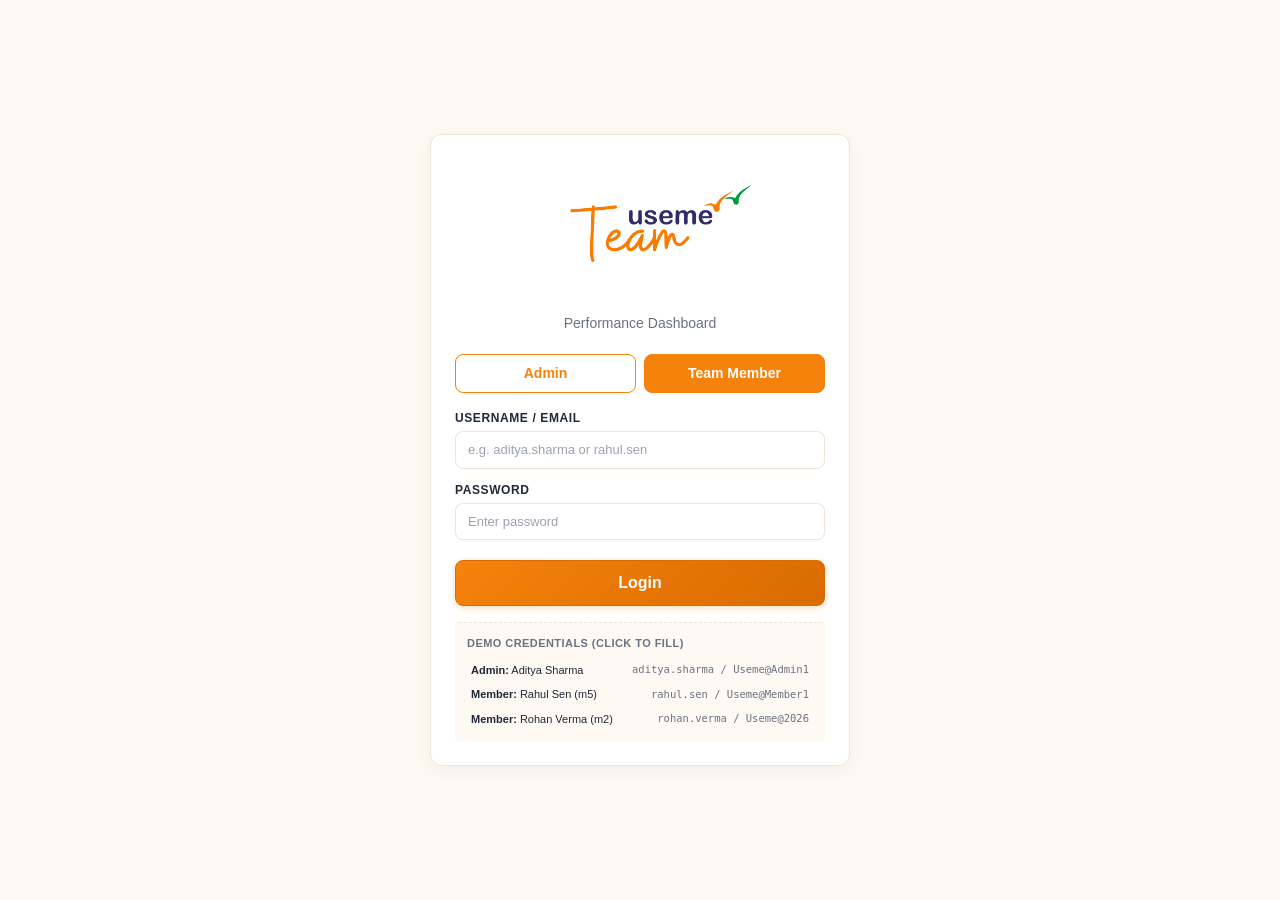
==== index.html @ 7cd98708 "Useme Team Performance Tracking Dashboard" ====
<!DOCTYPE html>
<html lang="en">
<head>
  <meta charset="UTF-8">
  <meta name="viewport" content="width=device-width, initial-scale=1.0">
  <title>Login - Useme Team</title>
  <link rel="stylesheet" href="css/variables.css">
  <link rel="stylesheet" href="css/base.css">
  <link rel="stylesheet" href="css/login.css">
</head>
<body class="login-page">
  <main class="login-card">
    <header class="login-header">
      <img src="assets/useme-team.png" alt="Useme Team" class="login-logo">
      <p class="login-subtitle">Performance Dashboard</p>
    </header>

    <div class="role-toggle-group" role="group" aria-label="Select User Role">
      <button type="button" class="role-toggle-btn" id="roleAdmin" aria-pressed="false">Admin</button>
      <button type="button" class="role-toggle-btn active" id="roleMember" aria-pressed="true">Team Member</button>
    </div>

    <form id="loginForm" novalidate>
      <div class="form-group">
        <label for="username" class="form-label">Username / Email</label>
        <input type="text" id="username" name="username" class="form-input" placeholder="e.g. aditya.sharma or rahul.sen" required autocomplete="username">
      </div>

      <div class="form-group">
        <label for="password" class="form-label">Password</label>
        <input type="password" id="password" name="password" class="form-input" placeholder="Enter password" required autocomplete="current-password">
      </div>

      <button type="submit" class="btn btn-primary btn-full" id="loginSubmitBtn">Login</button>
      
      <div id="loginError" class="login-error" role="alert" aria-live="polite"></div>
    </form>

    <!-- Demo Credentials Quick Reference -->
    <div class="demo-creds-box">
      <div class="demo-creds-title">Demo Credentials (Click to fill)</div>
      <ul class="demo-creds-list">
        <li class="demo-creds-item" data-role="admin" data-user="aditya.sharma" data-pass="Useme@Admin1">
          <span><strong>Admin:</strong> Aditya Sharma</span>
          <code>aditya.sharma / Useme@Admin1</code>
        </li>
        <li class="demo-creds-item" data-role="member" data-user="rahul.sen" data-pass="Useme@Member1">
          <span><strong>Member:</strong> Rahul Sen (m5)</span>
          <code>rahul.sen / Useme@Member1</code>
        </li>
        <li class="demo-creds-item" data-role="member" data-user="rohan.verma" data-pass="Useme@2026">
          <span><strong>Member:</strong> Rohan Verma (m2)</span>
          <code>rohan.verma / Useme@2026</code>
        </li>
      </ul>
    </div>
  </main>

  <script src="js/mock-data.js"></script>
  <script src="js/data-store.js"></script>
  <script src="js/data-store-writes.js"></script>
  <script src="js/data-store-team-writes.js"></script>
  <script src="js/login.js"></script>
</body>
</html>
---- css/variables.css ----
:root {
  /* Color System */
  --color-white: #FFFFFF;
  --color-bg: #FFF9F4;
  --color-orange: #F5820B;
  --color-orange-dark: #D96B00;
  --color-green: #1E8449;
  --color-green-soft: #E8F5EC;
  --color-red: #D64545;
  --color-text: #1F2937;
  --color-text-muted: #6B7280;
  --color-border: #F0E4D8;

  /* Spacing Scale (4px base) */
  --space-1: 4px;
  --space-2: 8px;
  --space-3: 12px;
  --space-4: 16px;
  --space-5: 20px;
  --space-6: 24px;
  --space-7: 28px;
  --space-8: 32px;

  /* Border Radius Scale */
  --radius-sm: 4px;
  --radius-md: 8px;
  --radius-lg: 12px;

  /* Font Size Scale */
  --text-xs: 0.75rem;
  --text-sm: 0.875rem;
  --text-base: 1rem;
  --text-lg: 1.125rem;
  --text-xl: 1.25rem;
  --text-2xl: 1.5rem;
  --text-3xl: 1.875rem;
}
---- css/base.css ----
/* CSS Reset & Box Sizing */
*, *::before, *::after { box-sizing: border-box; margin: 0; padding: 0; }
html { font-size: 16px; -webkit-text-size-adjust: 100%; overflow-x: hidden; }

body {
  min-height: 100vh;
  background-color: var(--color-bg);
  color: var(--color-text);
  font-family: -apple-system, BlinkMacSystemFont, "Segoe UI", Roboto, sans-serif;
  font-size: var(--text-base);
  line-height: 1.5;
  -webkit-font-smoothing: antialiased;
  overflow-x: hidden;
}

img, picture, svg { display: block; max-width: 100%; }
input, button, textarea, select { font: inherit; }

a { color: var(--color-orange); text-decoration: none; transition: color 0.15s ease-in-out; }
a:hover { color: var(--color-orange-dark); }
a:focus-visible { outline: 2px solid var(--color-orange); outline-offset: 2px; }

h1, h2, h3, h4, h5, h6 { color: var(--color-text); font-weight: 600; line-height: 1.25; }
h1 { font-size: var(--text-3xl); }
h2 { font-size: var(--text-2xl); }
h3 { font-size: var(--text-xl); }
h4 { font-size: var(--text-lg); }
h5 { font-size: var(--text-base); }
h6 { font-size: var(--text-sm); }

/* Unified Form Controls */
.form-group { margin-bottom: var(--space-4); }
.form-label {
  display: block;
  font-size: 11px;
  font-weight: 700;
  color: #4B5563;
  margin-bottom: 5px;
  text-transform: uppercase;
  letter-spacing: 0.05em;
}

.form-input,
.form-select,
.modal-form-input {
  width: 100%;
  padding: 8px 12px;
  border: 1.5px solid var(--color-border);
  border-radius: var(--radius-md);
  background-color: var(--color-white);
  color: var(--color-text);
  font-size: 13.5px;
  line-height: 1.4;
  outline: none;
  box-shadow: 0 1px 2px rgba(0, 0, 0, 0.03);
  transition: border-color 0.18s ease, box-shadow 0.18s ease, background-color 0.18s ease;
  box-sizing: border-box;
}

.form-input::placeholder,
.modal-form-input::placeholder {
  color: #9CA3AF;
  font-size: 13px;
}

.form-input:hover,
.modal-form-input:hover {
  border-color: #CBD5E1;
}

.form-input:focus,
.modal-form-input:focus {
  border-color: var(--color-orange);
  box-shadow: 0 0 0 3px rgba(245, 130, 11, 0.16);
  background-color: #FFFFFF;
}

.form-input:disabled,
.modal-form-input:disabled {
  background-color: #F8FAFC;
  color: #94A3B8;
  cursor: not-allowed;
  border-color: #E2E8F0;
  opacity: 0.9;
}

select.form-input,
select.modal-form-input,
.form-select,
.modal-form-select {
  appearance: none;
  -webkit-appearance: none;
  background-image: url("data:image/svg+xml,%3Csvg xmlns='http://www.w3.org/2000/svg' width='14' height='14' viewBox='0 0 24 24' fill='none' stroke='%236B7280' stroke-width='2.5' stroke-linecap='round' stroke-linejoin='round'%3E%3Cpolyline points='6 9 12 15 18 9'%3E%3C/polyline%3E%3C/svg%3E");
  background-repeat: no-repeat;
  background-position: right 10px center;
  padding-right: 32px;
  cursor: pointer;
}

/* Base Button Utilities & Rich Variants */
.btn {
  display: inline-flex;
  align-items: center;
  justify-content: center;
  gap: 6px;
  padding: 8px 16px;
  font-size: var(--text-sm);
  font-weight: 600;
  border-radius: var(--radius-md);
  border: 1px solid transparent;
  cursor: pointer;
  text-decoration: none;
  transition: all 0.18s cubic-bezier(0.16, 1, 0.3, 1);
  user-select: none;
  line-height: 1.25;
  box-shadow: 0 1px 2px rgba(0, 0, 0, 0.04);
}

.btn:active {
  transform: translateY(1px);
}

.btn:focus-visible {
  outline: 2px solid var(--color-orange);
  outline-offset: 2px;
}

/* Primary Button */
.btn-primary {
  background: linear-gradient(135deg, #F5820B 0%, #D96B00 100%);
  color: var(--color-white);
  border: 1px solid #D96B00;
  box-shadow: 0 2px 6px rgba(245, 130, 11, 0.28);
}
.btn-primary:hover {
  background: linear-gradient(135deg, #FB923C 0%, #EA580C 100%);
  border-color: #C25E00;
  box-shadow: 0 4px 12px rgba(245, 130, 11, 0.38);
  transform: translateY(-1px);
}
.btn-primary:active {
  transform: translateY(1px);
  box-shadow: 0 1px 3px rgba(245, 130, 11, 0.3);
}

/* Secondary Neutral Button */
.btn-secondary {
  background-color: var(--color-white);
  color: #374151;
  border: 1px solid var(--color-border);
  box-shadow: 0 1px 3px rgba(0, 0, 0, 0.04);
}
.btn-secondary:hover {
  background-color: #F9FAFB;
  border-color: #CBD5E1;
  color: #111827;
  box-shadow: 0 2px 6px rgba(0, 0, 0, 0.08);
  transform: translateY(-1px);
}
.btn-secondary:active {
  transform: translateY(1px);
  box-shadow: 0 1px 2px rgba(0, 0, 0, 0.04);
}

/* Outline Button */
.btn-outline {
  background-color: transparent;
  color: var(--color-orange);
  border: 1.5px solid var(--color-orange);
}
.btn-outline:hover {
  background-color: rgba(245, 130, 11, 0.08);
  border-color: var(--color-orange-dark);
  color: var(--color-orange-dark);
  transform: translateY(-1px);
}

/* Danger Button */
.btn-danger {
  background: linear-gradient(135deg, #EF4444 0%, #DC2626 100%);
  color: var(--color-white);
  border: 1px solid #DC2626;
  box-shadow: 0 2px 6px rgba(239, 68, 68, 0.28);
}
.btn-danger:hover {
  background: linear-gradient(135deg, #F87171 0%, #B91C1C 100%);
  border-color: #B91C1C;
  box-shadow: 0 4px 12px rgba(239, 68, 68, 0.38);
  transform: translateY(-1px);
}

/* Success Button */
.btn-success {
  background: linear-gradient(135deg, #10B981 0%, #059669 100%);
  color: var(--color-white);
  border: 1px solid #059669;
  box-shadow: 0 2px 6px rgba(16, 185, 129, 0.28);
}
.btn-success:hover {
  background: linear-gradient(135deg, #34D399 0%, #047857 100%);
  border-color: #047857;
  box-shadow: 0 4px 12px rgba(16, 185, 129, 0.38);
  transform: translateY(-1px);
}

/* Button Sizes */
.btn-sm {
  padding: 4px 12px;
  font-size: 11.5px;
  height: 30px;
  border-radius: 6px;
  line-height: 1;
}

.btn-xs {
  padding: 2px 8px;
  font-size: 10.5px;
  height: 24px;
  border-radius: 4px;
  line-height: 1;
}

.btn-full {
  width: 100%;
}

/* Standardized Table & Card Action Buttons */
.btn-action-edit {
  display: inline-flex;
  align-items: center;
  justify-content: center;
  gap: 4px;
  height: 26px;
  padding: 0 10px;
  font-size: 11px;
  font-weight: 600;
  border-radius: var(--radius-sm);
  background-color: var(--color-white);
  color: #374151;
  border: 1px solid var(--color-border);
  cursor: pointer;
  transition: all 0.15s ease;
  box-shadow: 0 1px 2px rgba(0, 0, 0, 0.04);
}
.btn-action-edit:hover {
  border-color: var(--color-orange);
  color: var(--color-orange-dark);
  background-color: rgba(245, 130, 11, 0.05);
  box-shadow: 0 2px 5px rgba(245, 130, 11, 0.15);
  transform: translateY(-1px);
}

.btn-action-delete {
  display: inline-flex;
  align-items: center;
  justify-content: center;
  gap: 4px;
  height: 26px;
  padding: 0 10px;
  font-size: 11px;
  font-weight: 600;
  border-radius: var(--radius-sm);
  background-color: #FEF2F2;
  color: #DC2626;
  border: 1px solid rgba(239, 68, 68, 0.25);
  cursor: pointer;
  transition: all 0.15s ease;
}
.btn-action-delete:hover {
  background-color: #DC2626;
  color: var(--color-white);
  border-color: #DC2626;
  box-shadow: 0 2px 6px rgba(220, 38, 38, 0.3);
  transform: translateY(-1px);
}

/* Alert Notification Banners */
.alert-banner {
  padding: 8px 12px;
  border-radius: var(--radius-md);
  font-size: 12px;
  font-weight: 500;
  line-height: 1.4;
  margin-bottom: var(--space-3);
  display: flex;
  align-items: center;
  gap: 6px;
}
.alert-banner-error {
  background-color: #FEF2F2;
  color: #DC2626;
  border: 1px solid rgba(239, 68, 68, 0.25);
}
.alert-banner-success {
  background-color: #F0FDF4;
  color: #16A34A;
  border: 1px solid rgba(22, 163, 74, 0.25);
}
.alert-banner-warning {
  background-color: #FFFBEB;
  color: #B45309;
  border: 1px solid rgba(245, 158, 11, 0.25);
}
---- css/login.css ----
/* Login Page Styles */
.login-page {
  min-height: 100vh;
  display: flex;
  align-items: center;
  justify-content: center;
  padding: var(--space-4);
  background-color: var(--color-bg);
}

.login-card {
  width: 100%;
  max-width: 420px;
  background-color: var(--color-white);
  border-radius: var(--radius-lg);
  padding: var(--space-6);
  box-shadow: 0 4px 20px rgba(0, 0, 0, 0.05);
  border: 1px solid var(--color-border);
}

.login-header { text-align: center; margin-bottom: var(--space-5); }
.login-logo { max-width: 260px; width: 100%; height: auto; display: block; margin: 0 auto var(--space-2); object-fit: contain; }
.login-subtitle { color: var(--color-text-muted); font-size: var(--text-sm); }

/* Role Selector Toggles */
.role-toggle-group { display: flex; gap: var(--space-2); margin-bottom: var(--space-4); }
.role-toggle-btn {
  flex: 1;
  padding: var(--space-2) var(--space-3);
  font-size: var(--text-sm);
  font-weight: 600;
  border-radius: var(--radius-md);
  border: 1px solid var(--color-orange);
  background-color: var(--color-white);
  color: var(--color-orange);
  cursor: pointer;
  transition: all 0.15s ease-in-out;
  text-align: center;
}
.role-toggle-btn.active { background-color: var(--color-orange); color: var(--color-white); }

/* Form Controls */
.form-group { margin-bottom: var(--space-3); }
.form-label { display: block; font-size: var(--text-xs); font-weight: 600; color: var(--color-text); margin-bottom: 4px; text-transform: uppercase; }
.form-input {
  width: 100%;
  padding: var(--space-2) var(--space-3);
  border: 1px solid var(--color-border);
  border-radius: var(--radius-md);
  background-color: var(--color-white);
  color: var(--color-text);
  font-size: var(--text-sm);
  outline: none;
}
.form-input:focus { border-color: var(--color-orange); box-shadow: 0 0 0 3px rgba(245, 130, 11, 0.15); }
.btn-full { width: 100%; padding: var(--space-3); font-size: var(--text-base); margin-top: var(--space-2); }

.login-error {
  display: none;
  color: var(--color-red);
  font-size: var(--text-xs);
  font-weight: 500;
  margin-top: var(--space-3);
  text-align: center;
  background-color: #FDF2F2;
  border: 1px solid rgba(214, 69, 69, 0.2);
  padding: var(--space-2);
  border-radius: var(--radius-sm);
}
.login-error.visible { display: block; }

/* Demo Credentials Box */
.demo-creds-box {
  margin-top: var(--space-4);
  padding-top: var(--space-3);
  border-top: 1px dashed var(--color-border);
  background-color: var(--color-bg);
  border-radius: var(--radius-sm);
  padding: var(--space-3);
}

.demo-creds-title {
  font-size: 11px;
  font-weight: 700;
  text-transform: uppercase;
  color: var(--color-text-muted);
  margin-bottom: var(--space-2);
  letter-spacing: 0.04em;
}

.demo-creds-list {
  list-style: none;
  display: flex;
  flex-direction: column;
  gap: 4px;
  font-size: 11px;
  color: var(--color-text);
}

.demo-creds-item {
  display: flex;
  justify-content: space-between;
  align-items: center;
  cursor: pointer;
  padding: 2px 4px;
  border-radius: 2px;
}
.demo-creds-item:hover { background-color: rgba(245, 130, 11, 0.08); color: var(--color-orange-dark); }
.demo-creds-item code { font-family: monospace; color: var(--color-text-muted); font-size: 10.5px; }
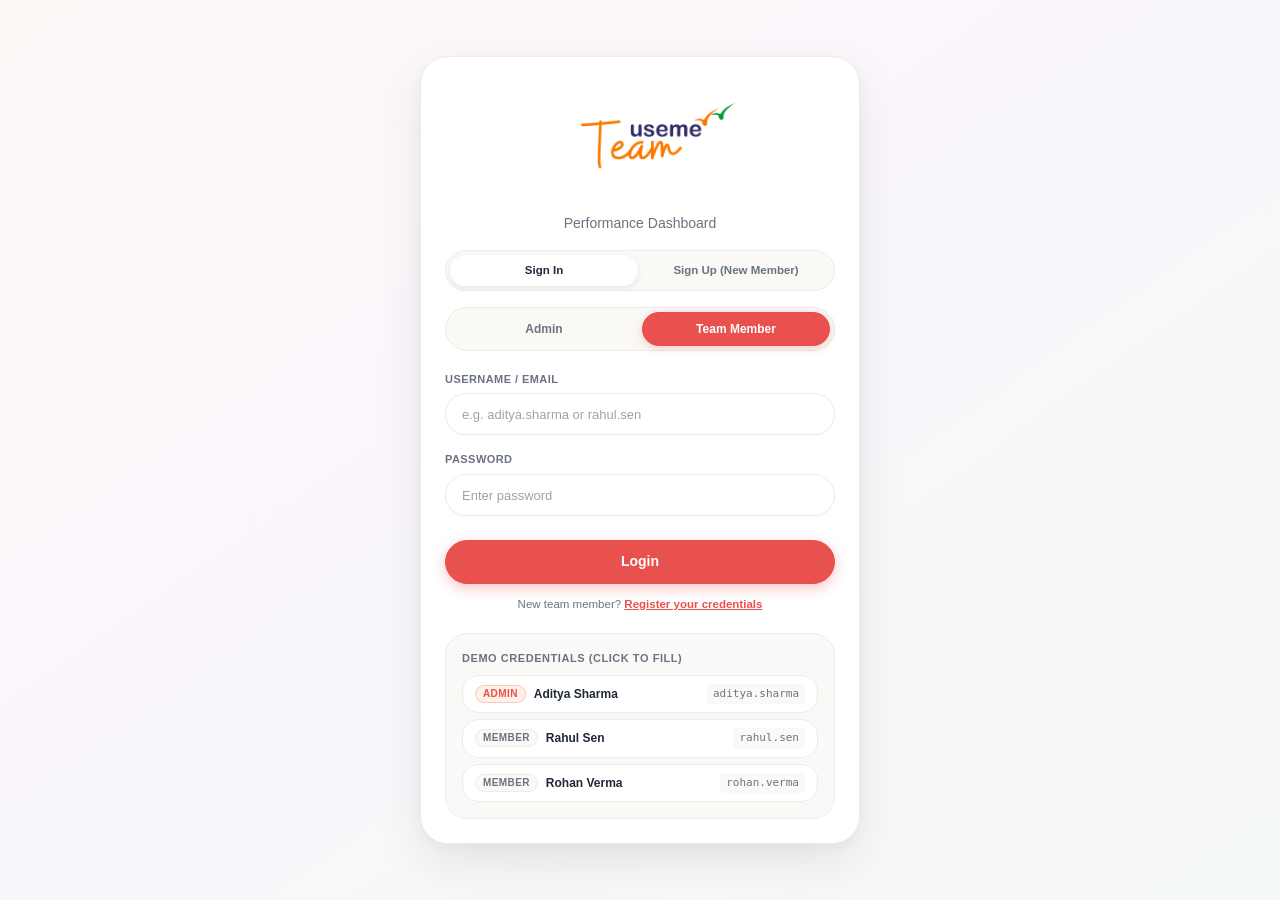
==== commit 43dfddb2: "Latest necessary changes done" ====
--- a/index.html
+++ b/index.html
@@ -15,42 +15,93 @@
       <p class="login-subtitle">Performance Dashboard</p>
     </header>
 
-    <div class="role-toggle-group" role="group" aria-label="Select User Role">
-      <button type="button" class="role-toggle-btn" id="roleAdmin" aria-pressed="false">Admin</button>
-      <button type="button" class="role-toggle-btn active" id="roleMember" aria-pressed="true">Team Member</button>
+    <div class="auth-tabs" role="tablist" aria-label="Authentication Mode">
+      <button type="button" class="auth-tab active" id="tabLogin" role="tab" aria-selected="true">Sign In</button>
+      <button type="button" class="auth-tab" id="tabSignup" role="tab" aria-selected="false">Sign Up (New Member)</button>
     </div>
 
-    <form id="loginForm" novalidate>
-      <div class="form-group">
-        <label for="username" class="form-label">Username / Email</label>
-        <input type="text" id="username" name="username" class="form-input" placeholder="e.g. aditya.sharma or rahul.sen" required autocomplete="username">
+    <div id="loginSection">
+      <div class="role-toggle-group" role="group" aria-label="Select User Role">
+        <button type="button" class="role-toggle-btn" id="roleAdmin" aria-pressed="false">Admin</button>
+        <button type="button" class="role-toggle-btn active" id="roleMember" aria-pressed="true">Team Member</button>
       </div>
 
-      <div class="form-group">
-        <label for="password" class="form-label">Password</label>
-        <input type="password" id="password" name="password" class="form-input" placeholder="Enter password" required autocomplete="current-password">
-      </div>
+      <form id="loginForm" novalidate>
+        <div class="form-group">
+          <label for="username" class="form-label">Username / Email</label>
+          <input type="text" id="username" name="username" class="form-input" placeholder="e.g. aditya.sharma or rahul.sen" required autocomplete="username">
+        </div>
 
-      <button type="submit" class="btn btn-primary btn-full" id="loginSubmitBtn">Login</button>
-      
-      <div id="loginError" class="login-error" role="alert" aria-live="polite"></div>
-    </form>
+        <div class="form-group">
+          <label for="password" class="form-label">Password</label>
+          <input type="password" id="password" name="password" class="form-input" placeholder="Enter password" required autocomplete="current-password">
+        </div>
+
+        <button type="submit" class="btn btn-primary btn-full" id="loginSubmitBtn">Login</button>
+        
+        <div id="loginError" class="login-error" role="alert" aria-live="polite"></div>
+        <div class="auth-switch"><p>New team member? <button type="button" class="auth-switch-link" id="linkToSignup">Register your credentials</button></p></div>
+      </form>
+    </div>
+
+    <div id="signupSection" style="display: none;">
+      <form id="signupForm" novalidate>
+        <div class="form-group">
+          <label for="signupName" class="form-label">Full Name *</label>
+          <input type="text" id="signupName" class="form-input" placeholder="e.g. Pooja Sharma" required>
+        </div>
+
+        <div class="form-group">
+          <label for="signupEmail" class="form-label">Email Address *</label>
+          <input type="email" id="signupEmail" class="form-input" placeholder="e.g. pooja.sharma@useme.in" required>
+        </div>
+
+        <div class="form-group">
+          <label for="signupUsername" class="form-label">Username (Login ID) *</label>
+          <input type="text" id="signupUsername" class="form-input" placeholder="e.g. pooja.sharma" required>
+        </div>
+
+        <div class="form-group">
+          <label for="signupPassword" class="form-label">Password *</label>
+          <input type="password" id="signupPassword" class="form-input" placeholder="Min. 4 characters" required>
+        </div>
+
+        <div class="form-group">
+          <label for="signupConfirmPassword" class="form-label">Confirm Password *</label>
+          <input type="password" id="signupConfirmPassword" class="form-input" placeholder="Re-enter password" required>
+        </div>
+
+        <button type="submit" class="btn btn-primary btn-full" id="signupSubmitBtn">Create Member Account</button>
+
+        <div id="signupAlert" class="login-error" role="alert" aria-live="polite"></div>
+        <div class="auth-switch"><p>Already registered? <button type="button" class="auth-switch-link" id="linkToLogin">Sign in to your account</button></p></div>
+      </form>
+    </div>
 
     <!-- Demo Credentials Quick Reference -->
     <div class="demo-creds-box">
       <div class="demo-creds-title">Demo Credentials (Click to fill)</div>
       <ul class="demo-creds-list">
-        <li class="demo-creds-item" data-role="admin" data-user="aditya.sharma" data-pass="Useme@Admin1">
-          <span><strong>Admin:</strong> Aditya Sharma</span>
-          <code>aditya.sharma / Useme@Admin1</code>
+        <li class="demo-creds-item" data-role="admin" data-user="aditya.sharma" data-pass="Useme@Admin1" title="Click to fill Admin credentials">
+          <div class="demo-creds-info">
+            <span class="demo-role-badge badge-admin">Admin</span>
+            <span class="demo-name">Aditya Sharma</span>
+          </div>
+          <span class="demo-user-tag">aditya.sharma</span>
         </li>
-        <li class="demo-creds-item" data-role="member" data-user="rahul.sen" data-pass="Useme@Member1">
-          <span><strong>Member:</strong> Rahul Sen (m5)</span>
-          <code>rahul.sen / Useme@Member1</code>
+        <li class="demo-creds-item" data-role="member" data-user="rahul.sen" data-pass="Useme@Member1" title="Click to fill Member credentials">
+          <div class="demo-creds-info">
+            <span class="demo-role-badge badge-member">Member</span>
+            <span class="demo-name">Rahul Sen</span>
+          </div>
+          <span class="demo-user-tag">rahul.sen</span>
         </li>
-        <li class="demo-creds-item" data-role="member" data-user="rohan.verma" data-pass="Useme@2026">
-          <span><strong>Member:</strong> Rohan Verma (m2)</span>
-          <code>rohan.verma / Useme@2026</code>
+        <li class="demo-creds-item" data-role="member" data-user="rohan.verma" data-pass="Useme@2026" title="Click to fill Member credentials">
+          <div class="demo-creds-info">
+            <span class="demo-role-badge badge-member">Member</span>
+            <span class="demo-name">Rohan Verma</span>
+          </div>
+          <span class="demo-user-tag">rohan.verma</span>
         </li>
       </ul>
     </div>
--- a/css/variables.css
+++ b/css/variables.css
@@ -1,15 +1,31 @@
 :root {
-  /* Color System */
+  /* Color System - Coral-Red Primary & Clean Neutrals */
   --color-white: #FFFFFF;
-  --color-bg: #FFF9F4;
-  --color-orange: #F5820B;
-  --color-orange-dark: #D96B00;
+  --color-bg: #FAF9F6;
+  --color-primary: #E8514D;
+  --color-primary-dark: #D43E3A;
+  --color-primary-light: #FFECEB;
+  --color-primary-subtle: rgba(232, 81, 77, 0.12);
+  --color-orange: #E8514D;
+  --color-orange-dark: #D43E3A;
   --color-green: #1E8449;
   --color-green-soft: #E8F5EC;
   --color-red: #D64545;
   --color-text: #1F2937;
   --color-text-muted: #6B7280;
-  --color-border: #F0E4D8;
+  --color-border: #EFECE6;
+
+  /* Pastel Card Background Tints */
+  --pastel-peach: #FFF0E8;
+  --pastel-lavender: #F2EEFF;
+  --pastel-mint: #EAF7EF;
+  --badge-peach: #FFE1D1;
+  --badge-lavender: #E3D7FC;
+  --badge-mint: #D2F2E1;
+
+  /* Soft Low-Opacity Box Shadow for Main Content Cards */
+  --shadow-card: 0 4px 20px rgba(0, 0, 0, 0.04), 0 1px 3px rgba(0, 0, 0, 0.02);
+  --shadow-sm: 0 1px 3px rgba(0, 0, 0, 0.03);
 
   /* Spacing Scale (4px base) */
   --space-1: 4px;
@@ -21,10 +37,12 @@
   --space-7: 28px;
   --space-8: 32px;
 
-  /* Border Radius Scale */
-  --radius-sm: 4px;
-  --radius-md: 8px;
-  --radius-lg: 12px;
+  /* Border Radius Scale (Large, consistently rounded) */
+  --radius-sm: 8px;
+  --radius-md: 16px;
+  --radius-lg: 22px;
+  --radius-xl: 28px;
+  --radius-pill: 9999px;
 
   /* Font Size Scale */
   --text-xs: 0.75rem;
--- a/css/base.css
+++ b/css/base.css
@@ -16,9 +16,9 @@
 img, picture, svg { display: block; max-width: 100%; }
 input, button, textarea, select { font: inherit; }
 
-a { color: var(--color-orange); text-decoration: none; transition: color 0.15s ease-in-out; }
-a:hover { color: var(--color-orange-dark); }
-a:focus-visible { outline: 2px solid var(--color-orange); outline-offset: 2px; }
+a { color: var(--color-primary); text-decoration: none; transition: color 0.15s ease-in-out; }
+a:hover { color: var(--color-primary-dark); }
+a:focus-visible { outline: 2px solid var(--color-primary); outline-offset: 2px; }
 
 h1, h2, h3, h4, h5, h6 { color: var(--color-text); font-weight: 600; line-height: 1.25; }
 h1 { font-size: var(--text-3xl); }
@@ -70,8 +70,8 @@
 
 .form-input:focus,
 .modal-form-input:focus {
-  border-color: var(--color-orange);
-  box-shadow: 0 0 0 3px rgba(245, 130, 11, 0.16);
+  border-color: var(--color-primary);
+  box-shadow: 0 0 0 3px var(--color-primary-subtle);
   background-color: #FFFFFF;
 }
 
@@ -121,26 +121,26 @@
 }
 
 .btn:focus-visible {
-  outline: 2px solid var(--color-orange);
+  outline: 2px solid var(--color-primary);
   outline-offset: 2px;
 }
 
 /* Primary Button */
 .btn-primary {
-  background: linear-gradient(135deg, #F5820B 0%, #D96B00 100%);
+  background: var(--color-primary);
   color: var(--color-white);
-  border: 1px solid #D96B00;
-  box-shadow: 0 2px 6px rgba(245, 130, 11, 0.28);
+  border: 1px solid var(--color-primary);
+  box-shadow: 0 2px 6px rgba(232, 81, 77, 0.28);
 }
 .btn-primary:hover {
-  background: linear-gradient(135deg, #FB923C 0%, #EA580C 100%);
-  border-color: #C25E00;
-  box-shadow: 0 4px 12px rgba(245, 130, 11, 0.38);
+  background: var(--color-primary-dark);
+  border-color: var(--color-primary-dark);
+  box-shadow: 0 4px 12px rgba(232, 81, 77, 0.38);
   transform: translateY(-1px);
 }
 .btn-primary:active {
   transform: translateY(1px);
-  box-shadow: 0 1px 3px rgba(245, 130, 11, 0.3);
+  box-shadow: 0 1px 3px rgba(232, 81, 77, 0.3);
 }
 
 /* Secondary Neutral Button */
@@ -165,13 +165,13 @@
 /* Outline Button */
 .btn-outline {
   background-color: transparent;
-  color: var(--color-orange);
-  border: 1.5px solid var(--color-orange);
+  color: var(--color-primary);
+  border: 1.5px solid var(--color-primary);
 }
 .btn-outline:hover {
-  background-color: rgba(245, 130, 11, 0.08);
-  border-color: var(--color-orange-dark);
-  color: var(--color-orange-dark);
+  background-color: var(--color-primary-subtle);
+  border-color: var(--color-primary-dark);
+  color: var(--color-primary-dark);
   transform: translateY(-1px);
 }
 
@@ -243,10 +243,10 @@
   box-shadow: 0 1px 2px rgba(0, 0, 0, 0.04);
 }
 .btn-action-edit:hover {
-  border-color: var(--color-orange);
-  color: var(--color-orange-dark);
-  background-color: rgba(245, 130, 11, 0.05);
-  box-shadow: 0 2px 5px rgba(245, 130, 11, 0.15);
+  border-color: var(--color-primary);
+  color: var(--color-primary-dark);
+  background-color: var(--pastel-peach);
+  box-shadow: 0 2px 5px rgba(232, 81, 77, 0.15);
   transform: translateY(-1px);
 }
 
--- a/css/login.css
+++ b/css/login.css
@@ -1,109 +1,120 @@
-/* Login Page Styles */
+/* Login Page Styles - Peko Fintech Theme */
 .login-page {
   min-height: 100vh;
   display: flex;
   align-items: center;
   justify-content: center;
   padding: var(--space-4);
-  background-color: var(--color-bg);
+  background: linear-gradient(145deg, #FDF8F6 0%, #FAF6FC 40%, #F5F9F7 100%);
 }
 
 .login-card {
   width: 100%;
-  max-width: 420px;
+  max-width: 440px;
   background-color: var(--color-white);
-  border-radius: var(--radius-lg);
+  border-radius: var(--radius-xl);
   padding: var(--space-6);
-  box-shadow: 0 4px 20px rgba(0, 0, 0, 0.05);
+  box-shadow: 0 20px 48px rgba(0, 0, 0, 0.08), 0 4px 12px rgba(0, 0, 0, 0.03);
   border: 1px solid var(--color-border);
 }
 
-.login-header { text-align: center; margin-bottom: var(--space-5); }
-.login-logo { max-width: 260px; width: 100%; height: auto; display: block; margin: 0 auto var(--space-2); object-fit: contain; }
-.login-subtitle { color: var(--color-text-muted); font-size: var(--text-sm); }
+.login-header { text-align: center; margin-bottom: var(--space-4); }
+.login-logo { max-width: 220px; width: 100%; height: auto; display: block; margin: 0 auto var(--space-2); object-fit: contain; }
+.login-subtitle { color: var(--color-text-muted); font-size: var(--text-sm); font-weight: 500; }
 
-/* Role Selector Toggles */
-.role-toggle-group { display: flex; gap: var(--space-2); margin-bottom: var(--space-4); }
+/* Auth Mode Tabs (Sign In vs Sign Up) */
+.auth-tabs {
+  display: flex; gap: 4px; background: var(--color-bg); padding: 4px;
+  border-radius: var(--radius-pill); border: 1px solid var(--color-border); margin-bottom: var(--space-4);
+}
+.auth-tab {
+  flex: 1; padding: 7px 12px; font-size: 11.5px; font-weight: 700;
+  border-radius: var(--radius-pill); border: none; background: transparent;
+  color: var(--color-text-muted); cursor: pointer; transition: all 0.15s ease; text-align: center;
+}
+.auth-tab.active { background-color: var(--color-white); color: var(--color-text); box-shadow: 0 2px 6px rgba(0, 0, 0, 0.08); }
+.auth-switch { text-align: center; margin-top: var(--space-3); font-size: 11.5px; color: var(--color-text-muted); }
+.auth-switch-link { background: none; border: none; padding: 0; color: var(--color-primary); font-weight: 700; cursor: pointer; text-decoration: underline; font-size: 11.5px; }
+.auth-switch-link:hover { color: var(--color-primary-dark); }
+
+/* Role Selector Pill Toggle */
+.role-toggle-group {
+  display: flex; gap: 4px; background: var(--color-bg); padding: 4px;
+  border-radius: var(--radius-pill); border: 1px solid var(--color-border); margin-bottom: var(--space-5);
+}
 .role-toggle-btn {
-  flex: 1;
-  padding: var(--space-2) var(--space-3);
-  font-size: var(--text-sm);
-  font-weight: 600;
-  border-radius: var(--radius-md);
-  border: 1px solid var(--color-orange);
-  background-color: var(--color-white);
-  color: var(--color-orange);
-  cursor: pointer;
-  transition: all 0.15s ease-in-out;
-  text-align: center;
+  flex: 1; padding: 8px 16px; font-size: var(--text-xs); font-weight: 700;
+  border-radius: var(--radius-pill); border: none; background: transparent;
+  color: var(--color-text-muted); cursor: pointer; transition: all 0.15s ease; text-align: center;
 }
-.role-toggle-btn.active { background-color: var(--color-orange); color: var(--color-white); }
+.role-toggle-btn:hover { color: var(--color-text); }
+.role-toggle-btn.active {
+  background-color: var(--color-primary); color: #fff;
+  box-shadow: 0 2px 8px rgba(232, 81, 77, 0.28);
+}
 
-/* Form Controls */
-.form-group { margin-bottom: var(--space-3); }
-.form-label { display: block; font-size: var(--text-xs); font-weight: 600; color: var(--color-text); margin-bottom: 4px; text-transform: uppercase; }
+/* Form Controls & Rounded Inputs */
+.form-group { margin-bottom: var(--space-4); }
+.form-label {
+  display: block; font-size: 11px; font-weight: 700; text-transform: uppercase;
+  letter-spacing: 0.04em; color: var(--color-text-muted); margin-bottom: 6px;
+}
 .form-input {
-  width: 100%;
-  padding: var(--space-2) var(--space-3);
-  border: 1px solid var(--color-border);
-  border-radius: var(--radius-md);
-  background-color: var(--color-white);
-  color: var(--color-text);
-  font-size: var(--text-sm);
-  outline: none;
+  width: 100%; height: 42px; padding: 8px 16px; border: 1px solid var(--color-border);
+  border-radius: var(--radius-pill); background-color: var(--color-white); color: var(--color-text);
+  font-size: var(--text-sm); outline: none; transition: border-color 0.15s ease, box-shadow 0.15s ease;
+  box-sizing: border-box;
 }
-.form-input:focus { border-color: var(--color-orange); box-shadow: 0 0 0 3px rgba(245, 130, 11, 0.15); }
-.btn-full { width: 100%; padding: var(--space-3); font-size: var(--text-base); margin-top: var(--space-2); }
+.form-input:focus { border-color: var(--color-primary); box-shadow: 0 0 0 3px var(--color-primary-subtle); }
+
+/* Primary Login Button */
+#loginSubmitBtn, .btn-full {
+  width: 100%; height: 44px; padding: 10px 20px; font-size: var(--text-sm); font-weight: 700;
+  background-color: var(--color-primary); border: 1px solid var(--color-primary); color: #fff;
+  border-radius: var(--radius-pill); cursor: pointer; box-shadow: 0 4px 14px rgba(232, 81, 77, 0.32);
+  transition: all 0.15s ease; margin-top: var(--space-2);
+}
+#loginSubmitBtn:hover, .btn-full:hover {
+  background-color: var(--color-primary-dark); border-color: var(--color-primary-dark);
+  transform: translateY(-1px); box-shadow: 0 6px 18px rgba(232, 81, 77, 0.38);
+}
 
 .login-error {
-  display: none;
-  color: var(--color-red);
-  font-size: var(--text-xs);
-  font-weight: 500;
-  margin-top: var(--space-3);
-  text-align: center;
-  background-color: #FDF2F2;
-  border: 1px solid rgba(214, 69, 69, 0.2);
-  padding: var(--space-2);
-  border-radius: var(--radius-sm);
+  display: none; color: var(--color-red); font-size: var(--text-xs); font-weight: 600;
+  margin-top: var(--space-3); text-align: center; background-color: #FEE2E2;
+  border: 1px solid rgba(214, 69, 69, 0.2); padding: 8px 12px; border-radius: var(--radius-pill);
 }
 .login-error.visible { display: block; }
+.login-error.success { background-color: #ECFDF5; color: #065F46; border-color: rgba(16, 185, 129, 0.3); }
 
 /* Demo Credentials Box */
 .demo-creds-box {
-  margin-top: var(--space-4);
-  padding-top: var(--space-3);
-  border-top: 1px dashed var(--color-border);
-  background-color: var(--color-bg);
-  border-radius: var(--radius-sm);
-  padding: var(--space-3);
+  margin-top: var(--space-5); background-color: #FAF9F7;
+  border: 1px solid var(--color-border); border-radius: var(--radius-lg); padding: var(--space-4);
 }
-
 .demo-creds-title {
-  font-size: 11px;
-  font-weight: 700;
-  text-transform: uppercase;
-  color: var(--color-text-muted);
-  margin-bottom: var(--space-2);
-  letter-spacing: 0.04em;
+  font-size: 11px; font-weight: 700; text-transform: uppercase;
+  color: var(--color-text-muted); margin-bottom: var(--space-2); letter-spacing: 0.05em;
 }
-
 .demo-creds-list {
-  list-style: none;
-  display: flex;
-  flex-direction: column;
-  gap: 4px;
-  font-size: 11px;
-  color: var(--color-text);
+  list-style: none; display: flex; flex-direction: column; gap: 6px;
+  font-size: 11.5px; color: var(--color-text);
 }
-
 .demo-creds-item {
-  display: flex;
-  justify-content: space-between;
-  align-items: center;
-  cursor: pointer;
-  padding: 2px 4px;
-  border-radius: 2px;
+  display: flex; justify-content: space-between; align-items: center; cursor: pointer;
+  padding: 8px 12px; border-radius: var(--radius-md); background: var(--color-white);
+  border: 1px solid var(--color-border); transition: all 0.15s ease;
 }
-.demo-creds-item:hover { background-color: rgba(245, 130, 11, 0.08); color: var(--color-orange-dark); }
-.demo-creds-item code { font-family: monospace; color: var(--color-text-muted); font-size: 10.5px; }
+.demo-creds-item:hover {
+  background-color: #FFF7F5; border-color: rgba(232, 81, 77, 0.35); transform: translateY(-1px);
+  box-shadow: 0 2px 8px rgba(232, 81, 77, 0.1);
+}
+.demo-creds-info { display: flex; align-items: center; gap: 8px; }
+.demo-role-badge {
+  font-size: 10px; font-weight: 700; text-transform: uppercase; padding: 2px 7px;
+  border-radius: var(--radius-pill); letter-spacing: 0.04em; line-height: 1.2;
+}
+.badge-admin { background: var(--pastel-peach); color: var(--color-primary); border: 1px solid rgba(232, 81, 77, 0.25); }
+.badge-member { background: var(--color-bg); color: var(--color-text-muted); border: 1px solid var(--color-border); }
+.demo-name { font-weight: 600; color: var(--color-text); font-size: 12px; }
+.demo-user-tag { font-family: monospace; font-size: 11px; color: var(--color-text-muted); background: var(--color-bg); padding: 2px 6px; border-radius: 4px; }
